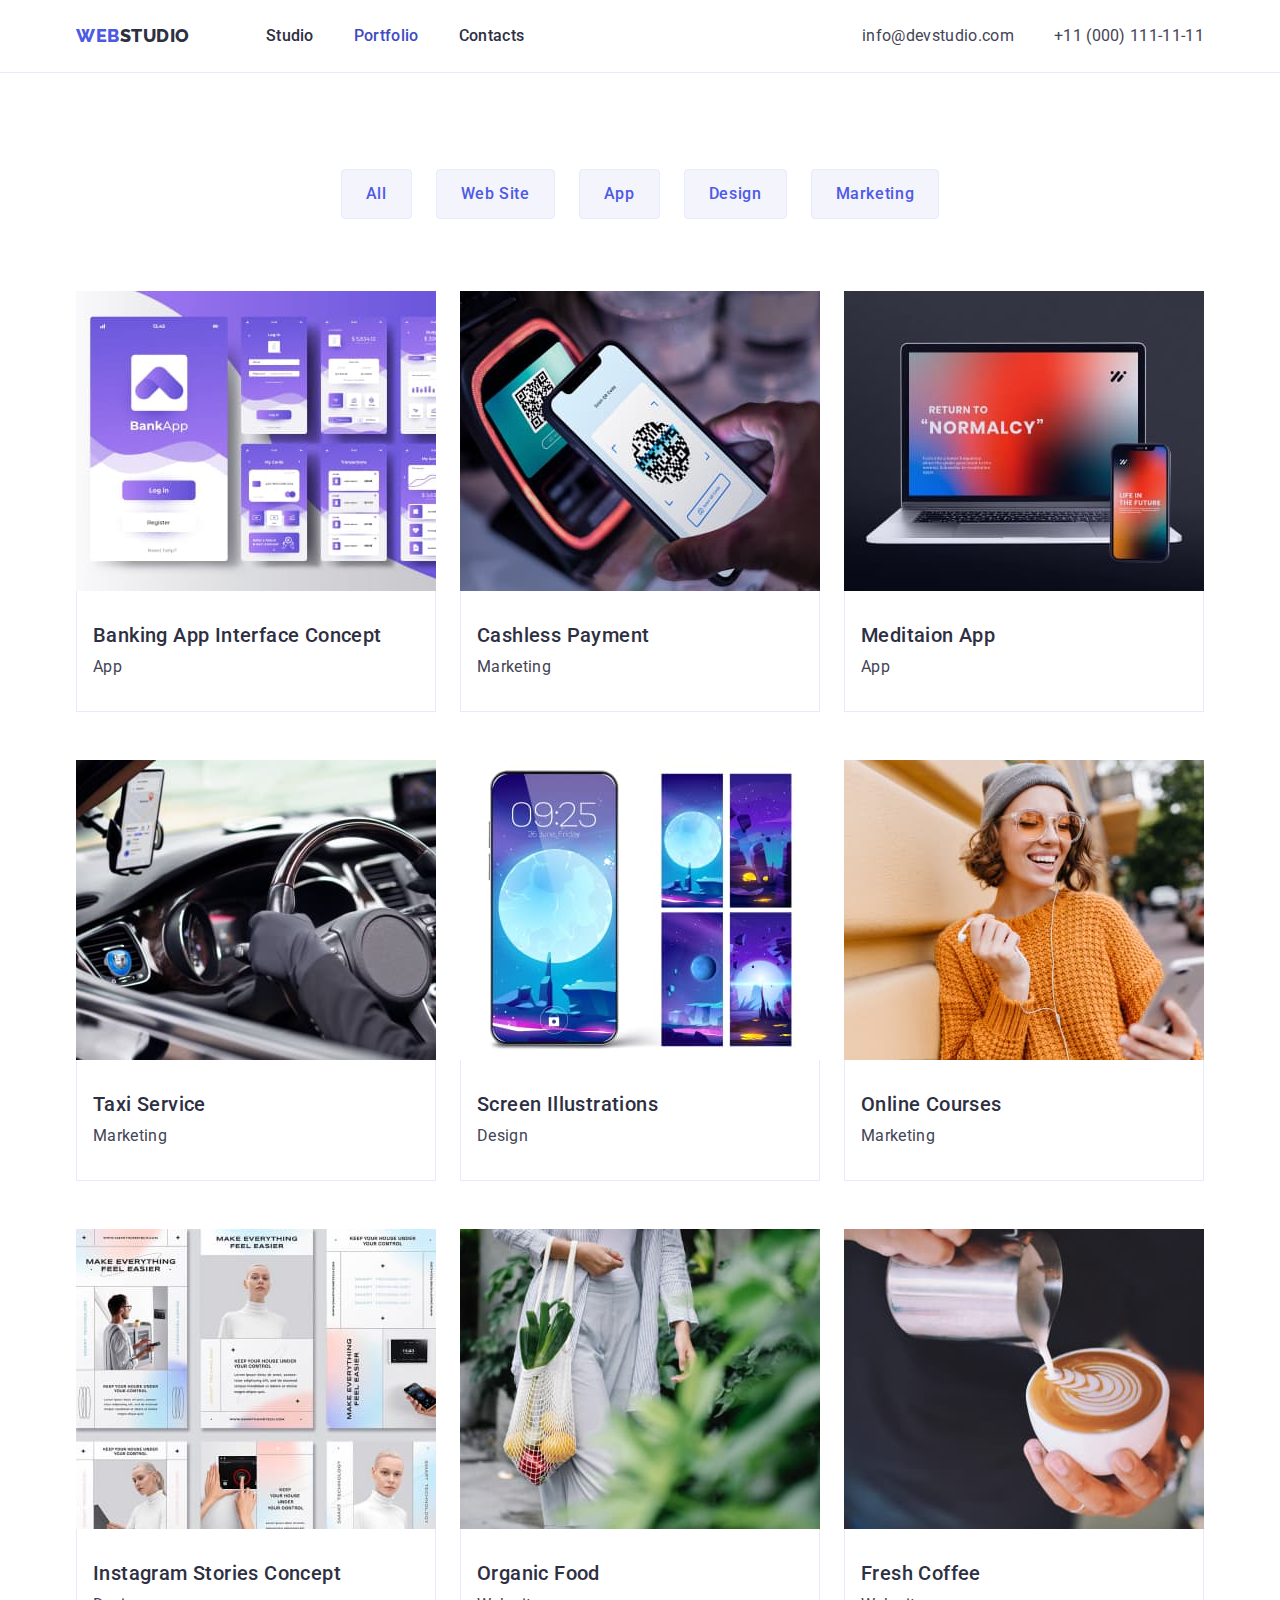
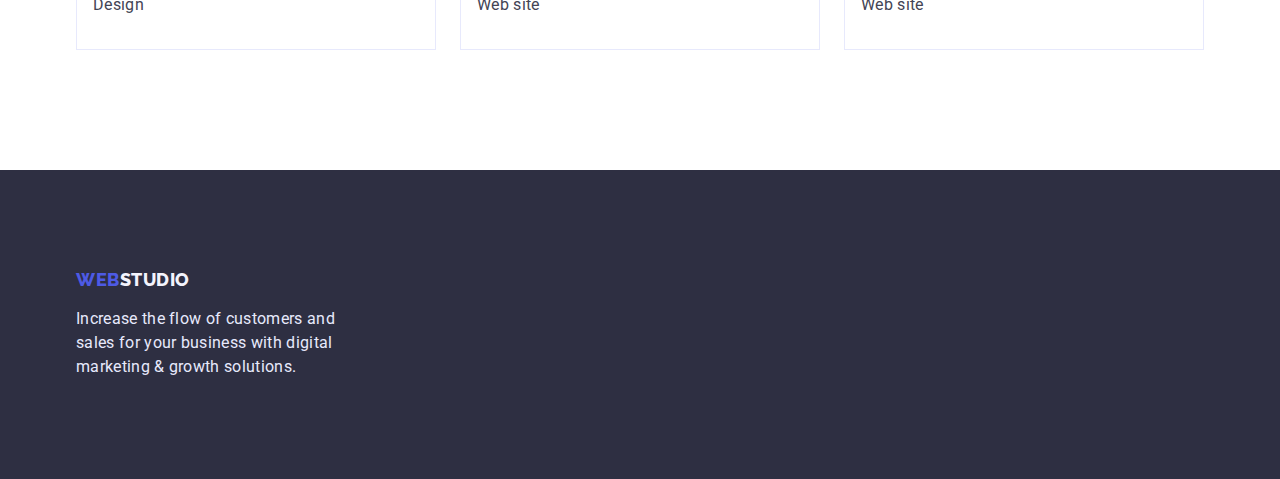
==== portfolio.html @ a609b204 "Add files" ====
<!DOCTYPE html>
<html lang="en">
  <head>
    <meta charset="UTF-8" />
    <meta http-equiv="X-UA-Compatible" content="IE=edge" />
    <meta name="viewport" content="width=, initial-scale=1.0" />
    <title>Portfolio</title>
    <link rel="preconnect" href="https://fonts.googleapis.com" />
    <link rel="preconnect" href="https://fonts.gstatic.com" crossorigin />
    <link
      href="https://fonts.googleapis.com/css2?family=Raleway:wght@800&family=Roboto:wght@400;500;700&display=swap"
      rel="stylesheet"
    />
    <link
      rel="stylesheet"
      href="https://cdn.jsdelivr.net/npm/modern-normalize@1.1.0/modern-normalize.min.css"
    />
    <link rel="stylesheet" href="./css/styles.css" />
  </head>
  <body>
    <!--Header-->
    <header class="page-header line">
      <div class="container page-header-flex">
        <nav class="page-nav">
          <a class="logo-link link" href="./index.html"
            >Web<span class="theme-light">Studio</span>
          </a>

          <ul class="menu list">
            <li class="menu-item">
              <a class="menu-link link" href="./index.html">Studio</a>
            </li>
            <li class="menu-item">
              <a class="menu-link link current" href="">Portfolio</a>
            </li>
            <li class="menu-item">
              <a class="menu-link link" href="">Contacts</a>
            </li>
          </ul>
        </nav>

        <address>
          <ul class="contact-list list">
            <li class="contact-list-item">
              <a class="contact-list-link link" href="mailto:info@devstudio.com"
                >info@devstudio.com</a
              >
            </li>
            <li class="contact-list-item">
              <a class="contact-list-link link" href="tel:+110001111111"
                >+11 (000) 111-11-11</a
              >
            </li>
          </ul>
        </address>
      </div>
    </header>

    <main>
      <!--Projects-->
      <section class="projects">
        <div class="container">
          <h1 class="visually-hidden">Projects</h1>

          <ul class="filter list">
            <li class="filter-item">
              <button class="filter-btn" type="button">All</button>
            </li>

            <li class="filter-item">
              <button class="filter-btn" type="button">Web Site</button>
            </li>

            <li class="filter-item">
              <button class="filter-btn" type="button">App</button>
            </li>

            <li class="filter-item">
              <button class="filter-btn" type="button">Design</button>
            </li>

            <li class="filter-item">
              <button class="filter-btn" type="button">Marketing</button>
            </li>
          </ul>

          <ul class="project-list list">
            <li class="project-list-item">
              <a class="project-link link" href="">
                <img
                  class="project-img"
                  src="./images/project1.jpg"
                  alt="Photo Banking App"
                  width="360"
                  height="300"
                />
                <div class="card-content">
                  <h2 class="subtitle">Banking App Interface Concept</h2>
                  <p class="description">App</p>
                </div>
              </a>
            </li>

            <li class="project-list-item">
              <a class="project-link link" href="">
                <img
                  class="project-img"
                  src="./images/project2.jpg"
                  alt="Photo Cashless Payment"
                  width="360"
                  height="300"
                />
                <div class="card-content">
                  <h2 class="subtitle">Cashless Payment</h2>
                  <p class="description">Marketing</p>
                </div>
              </a>
            </li>

            <li class="project-list-item">
              <a class="project-link link" href="">
                <img
                  class="project-img"
                  src="./images/project3.jpg"
                  alt="Photo Meditaion App"
                  width="360"
                  height="300"
                />
                <div class="card-content">
                  <h2 class="subtitle">Meditaion App</h2>
                  <p class="description">App</p>
                </div>
              </a>
            </li>

            <li class="project-list-item">
              <a class="project-link link" href="">
                <img
                  class="project-img"
                  src="./images/project4.jpg"
                  alt="Photo Taxi Service"
                  width="360"
                  height="300"
                />
                <div class="card-content">
                  <h2 class="subtitle">Taxi Service</h2>
                  <p class="description">Marketing</p>
                </div>
              </a>
            </li>

            <li class="project-list-item">
              <a class="project-link link" href="">
                <img
                  class="project-img"
                  src="./images/project5.jpg"
                  alt="Photo Screen Illustrations"
                  width="360"
                  height="300"
                />
                <div class="card-content">
                  <h2 class="subtitle">Screen Illustrations</h2>
                  <p class="description">Design</p>
                </div>
              </a>
            </li>

            <li class="project-list-item">
              <a class="project-link link" href="">
                <img
                  class="project-img"
                  src="./images/project6.jpg"
                  alt="Photo Online Courses"
                  width="360"
                  height="300"
                />
                <div class="card-content">
                  <h2 class="subtitle">Online Courses</h2>
                  <p class="description">Marketing</p>
                </div>
              </a>
            </li>

            <li class="project-list-item">
              <a class="project-link link" href="">
                <img
                  class="project-img"
                  src="./images/project7.jpg"
                  alt="Photo Instagram Stories Concept"
                  width="360"
                  height="300"
                />
                <div class="card-content">
                  <h2 class="subtitle">Instagram Stories Concept</h2>
                  <p class="description">Design</p>
                </div>
              </a>
            </li>

            <li class="project-list-item">
              <a class="project-link link" href="">
                <img
                  class="project-img"
                  src="./images/project8.jpg"
                  alt="Photo Organic Food"
                  width="360"
                  height="300"
                />
                <div class="card-content">
                  <h2 class="subtitle">Organic Food</h2>
                  <p class="description">Web site</p>
                </div>
              </a>
            </li>

            <li class="project-list-item">
              <a class="project-link link" href="">
                <img
                  class="project-img"
                  src="./images/project9.jpg"
                  alt="Photo Fresh Coffee"
                  width="360"
                  height="300"
                />
                <div class="card-content">
                  <h2 class="subtitle">Fresh Coffee</h2>
                  <p class="description">Web site</p>
                </div>
              </a>
            </li>
          </ul>
        </div>
      </section>
    </main>

    <!--Footer-->
    <footer class="page-footer style">
      <div class="container">
        <a class="logo-link size link" href="./index.html"
          >Web<span class="theme-dark">Studio</span>
        </a>
        <p class="description dark">
          Increase the flow of customers and sales for your business with
          digital marketing & growth solutions.
        </p>
      </div>
    </footer>
  </body>
</html>
---- css/styles.css ----
:root {
  --primary-font: "Roboto", sans-serif;
  --primary-font-size: 16px;
  --primary-text-color: #434455;
  --secondary-text-color: #2e2f42;
  --primary-text-color-theme-dark: #e7e9fc;
  --secondary-text-color-theme-dark: #ffffff;
  --primary-logo-text-color: #4d5ae5;
  --logo-text-color-theme-light: #2e2f42;
  --logo-text-color-theme-dark: #f4f4fd;
  --accent-color: #404bbf;
  --button-color: #4d5ae5;
  --secondary-button-color: #f4f4fd;
  --primary-bg-color: #ffffff;
  --secondary-bg-color: #2e2f42;
  --third-bg-color: #f4f4fd;
  --decoration-color: #e7e9fc;
}

h1,
h2,
h3,
h4,
h5,
h6,
p {
  margin-top: 0;
  margin-bottom: 0;
}

ul,
ol {
  margin-top: 0;
  margin-bottom: 0;
  padding-left: 0;
}

img {
  display: block;
}

button {
  cursor: pointer;
}

.list {
  list-style: none;
}

.link {
  text-decoration: none;
}

body {
  font-family: var(--primary-font);
  background-color: var(--primary-bg-color);
  color: var(--primary-text-color);
  font-size: var(--primary-font-size);
}

.container {
  width: 1158px;
  margin-left: auto;
  margin-right: auto;
  padding-left: 15px;
  padding-right: 15px;
}

/* ================== Components ======================= */

.logo-link {
  font-family: "Raleway", sans-serif;
  font-weight: 800;
  font-size: 18px;
  line-height: 1.33;
  letter-spacing: 0.03em;
  text-transform: uppercase;
  color: var(--primary-logo-text-color);
  margin-right: 76px;
}

.modal-btn {
  font-family: inherit;
  font-weight: 500;
  font-size: 16px;
  line-height: 1.5;
  align-items: center;
  letter-spacing: 0.04em;
  background-color: var(--button-color);
  color: var(--secondary-text-color-theme-dark);
  border: none;
  border-radius: 4px;
  padding: 16px 32px;
}

.modal-btn:hover,
.modal-btn:focus {
  background-color: var(--accent-color);
}

.subtitle {
  font-weight: 500;
  font-size: 20px;
  line-height: 1.2;
  letter-spacing: 0.02em;
  color: var(--secondary-text-color);
  margin-bottom: 8px;
}

.description {
  line-height: 1.5;
  letter-spacing: 0.02em;
  color: var(--primary-text-color);
}

.section-title {
  font-weight: 700;
  font-size: 36px;
  line-height: 1.11;
  text-align: center;
  letter-spacing: 0.02em;
  text-transform: capitalize;
  color: var(--secondary-text-color);
  margin-bottom: 72px;
}
/* =================== /Component ====================== */

/* CТИЛІ index.html */

/* ====================== Header ======================= */

.page-header {
  padding-top: 24px;
  padding-bottom: 24px;
}

.page-header-flex {
  display: flex;
  align-items: center;
  justify-content: space-between;
}

.page-nav {
  display: flex;
  align-items: center;
}

.menu {
  display: flex;
  align-items: center;
}

.theme-light {
  color: var(--logo-text-color-theme-light);
}

.menu-item:not(:last-child) {
  margin-right: 40px;
}

.menu-link {
  font-weight: 500;
  line-height: 1.5;
  letter-spacing: 0.02em;
  color: var(--secondary-text-color);
}

.menu-link:hover,
.menu-link:focus {
  color: var(--accent-color);
}

.current {
  color: var(--accent-color);
}

.contact-list {
  display: flex;
}

.contact-list-item:not(:first-child) {
  margin-left: 40px;
}
.contact-list-link {
  font-style: normal;
  line-height: 1.5;
  letter-spacing: 0.02em;
  color: var(--primary-text-color);
}

.contact-list-link:hover,
.contact-list-link:focus {
  color: var(--accent-color);
}

/* ========================== /Header ===================== */

/* ============================= Hero ===================== */

.hero {
  padding-top: 188px;
  padding-bottom: 188px;
}

.style {
  background-color: var(--secondary-bg-color);
}

.hero-positioning {
  text-align: center;
}

.main-title {
  font-weight: 700;
  font-size: 56px;
  line-height: 1.07;
  text-align: center;
  letter-spacing: 0.02em;
  text-transform: capitalize;
  color: var(--secondary-text-color-theme-dark);
  width: 496px;
  margin-left: auto;
  margin-right: auto;
  margin-bottom: 48px;
}

/* ============================ /Hero ====================== */

/* =========================== Features ==================== */

.features {
  padding-top: 120px;
  padding-bottom: 36px;
}

.visually-hidden {
  position: absolute;
  width: 1px;
  height: 1px;
  margin: -1px;
  border: 0;
  padding: 0;

  white-space: nowrap;
  clip-path: inset(100%);
  clip: rect(0 0 0 0);
  overflow: hidden;
}

.features-list-flex {
  display: flex;
  column-gap: 24px;
}

.features-item {
  flex-basis: calc((100% - 72px) / 4);
}

/* =========================== /Features =================== */

/* ============================ Products =================== */

.products {
  padding-top: 84px;
  padding-bottom: 120px;
}

.products-list {
  display: flex;
  column-gap: 24px;
}

.product-list-item {
  flex-basis: calc((100% - 48px) / 3);
}

/* ============================ /Products ================== */

/* =============================== Team ==================== */

.team {
  padding-top: 120px;
  padding-bottom: 120px;
}

.bg {
  background-color: var(--third-bg-color);
}

.team-list {
  display: flex;
  align-items: center;
  column-gap: 24px;
  text-align: center;
}

.team-list-item {
  flex-basis: calc((100% - 72px) / 4);
  background-color: var(--primary-bg-color);
  border-radius: 0px 0px 4px 4px;
  box-shadow: 0px 1px 6px rgba(46, 47, 66, 0.08),
    0px 1px 1px rgba(46, 47, 66, 0.16), 0px 2px 1px rgba(46, 47, 66, 0.08);
}

.team-member {
  padding: 32px 16px; 
}

/* =============================== /Team =================== */

/* ============================= Footer ==================== */

.page-footer {
  padding-top: 100px;
  padding-bottom: 100px;
}

.theme-dark {
  color: var(--logo-text-color-theme-dark);
}

.size {
  display: inline-block;
  line-height: 1.16;
  margin-bottom: 16px;
  margin-right: 0;
}

.dark {
  color: var(--primary-text-color-theme-dark);
  width: 264px;
}

/* =========================== /Footer ===================== */

/* CТИЛІ portfolio.html */

.line {
  border-bottom: 1px solid var(--decoration-color);
}

.projects {
  padding-top: 96px;
  padding-bottom: 120px;
}

.filter {
  display: flex;
  justify-content: center;
  column-gap: 24px;
  margin-bottom: 72px;
}

.filter-btn {
  font-family: inherit;
  font-weight: 500;
  line-height: 1.5;
  letter-spacing: 0.04em;
  background-color: var(--secondary-button-color);
  color: var(--button-color);
  border: 1px solid var(--decoration-color);
  border-radius: 4px;
  padding: 12px 24px;
}

.filter-btn:hover,
.filter-btn:focus {
  background-color: var(--accent-color);
  color: var(--secondary-text-color-theme-dark);
  border: var(--accent-color);
  box-shadow: 0px 3px 1px rgba(0, 0, 0, 0.1), 0px 2px 1px rgba(0, 0, 0, 0.08), 0px 2px 2px rgba(0, 0, 0, 0.12);
}

.project-list {
  display: flex;
  align-items: center;
  flex-wrap: wrap;
  row-gap: 48px;
  column-gap: 24px;
}

.project-list-item {
  flex-basis: calc((100% - 48px) / 3);
}

.card-content {
  padding-top: 32px;
  padding-bottom: 32px;
  padding-left: 16px;
  border-right: 1px solid var(--decoration-color);
  border-left: 1px solid var(--decoration-color);
  border-bottom: 1px solid var(--decoration-color);
}
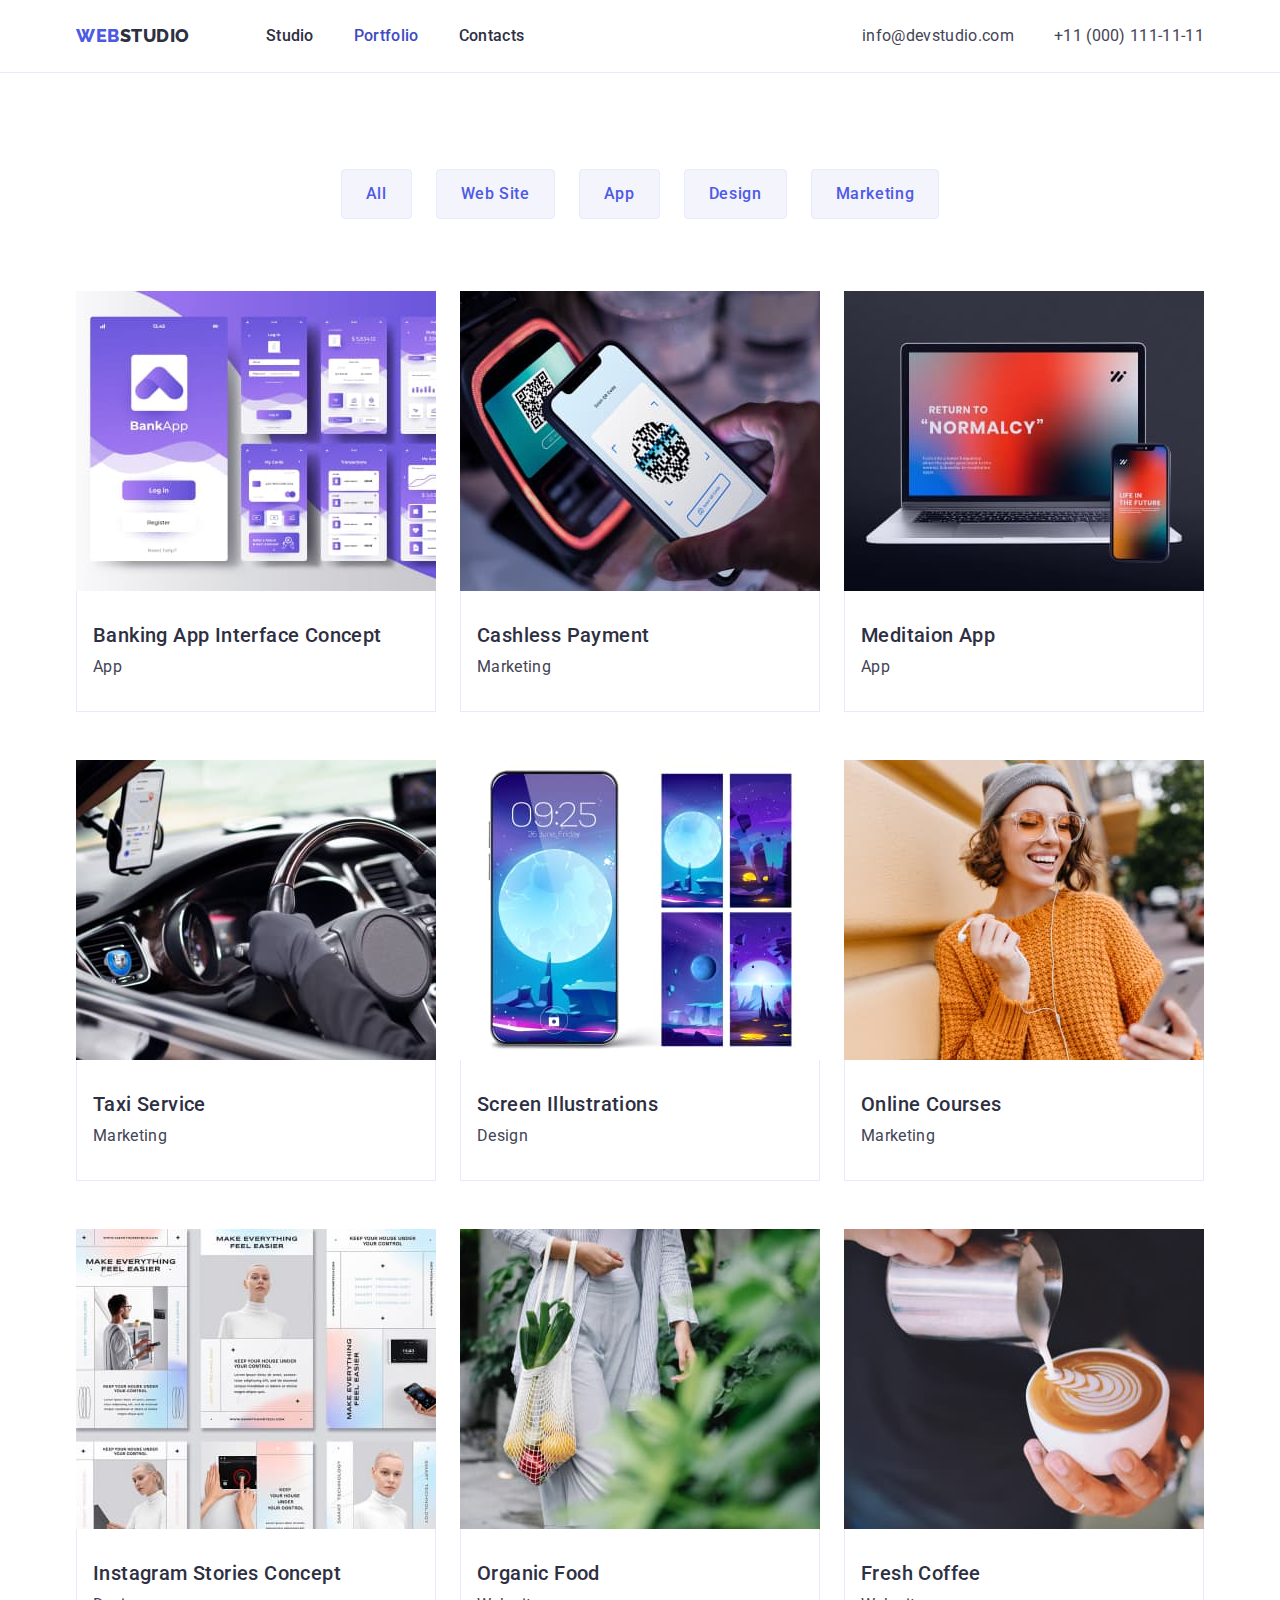
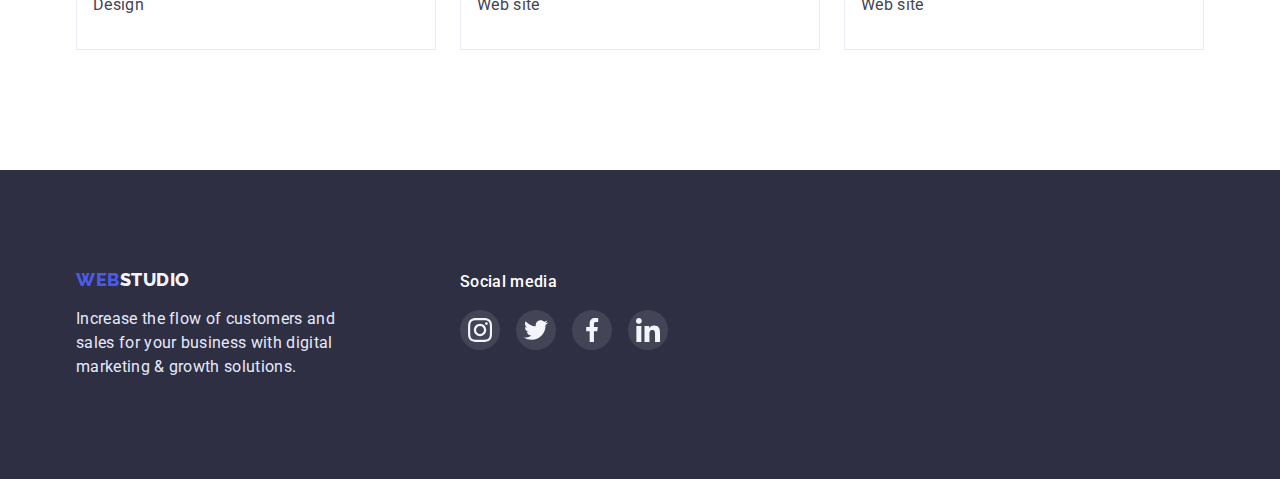
==== commit 22402c4b: "Update icons" ====
--- a/portfolio.html
+++ b/portfolio.html
@@ -235,14 +235,49 @@
 
     <!--Footer-->
     <footer class="page-footer style">
-      <div class="container">
-        <a class="logo-link size link" href="./index.html"
-          >Web<span class="theme-dark">Studio</span>
-        </a>
-        <p class="description dark">
-          Increase the flow of customers and sales for your business with
-          digital marketing & growth solutions.
-        </p>
+      <div class="container page-footer-flex">
+        <div class="tex-position">
+          <a class="logo-link size link" href="./index.html"
+            >Web<span class="theme-dark">Studio</span>
+          </a>
+          <p class="description dark">
+            Increase the flow of customers and sales for your business with
+            digital marketing & growth solutions.
+          </p>
+        </div>
+        <div>
+          <h2 class="social-media">Social media</h2>
+          <ul class="social-list list footer-list">
+            <li class="social-list-item">
+              <a href="" class="social-list-link footer-link">
+                <svg class="social-list-icon" width="24px" height="24px">
+                  <use href="./images/sprite.svg#icon-instagram"></use>
+                </svg>
+              </a>
+            </li>
+            <li class="social-list-item">
+              <a href="" class="social-list-link footer-link">
+                <svg class="social-list-icon" width="24px" height="24px">
+                  <use href="./images/sprite.svg#icon-twitter"></use>
+                </svg>
+              </a>
+            </li>
+            <li class="social-list-item">
+              <a href="" class="social-list-link footer-link">
+                <svg class="social-list-icon" width="24px" height="24px">
+                  <use href="./images/sprite.svg#icon-facebook"></use>
+                </svg>
+              </a>
+            </li>
+            <li class="social-list-item">
+              <a href="" class="social-list-link footer-link">
+                <svg class="social-list-icon" width="24px" height="24px">
+                  <use href="./images/sprite.svg#icon-linkedin"></use>
+                </svg>
+              </a>
+            </li>
+          </ul>
+        </div>
       </div>
     </footer>
   </body>
--- a/css/styles.css
+++ b/css/styles.css
@@ -15,6 +15,10 @@
   --secondary-bg-color: #2e2f42;
   --third-bg-color: #f4f4fd;
   --decoration-color: #e7e9fc;
+  --primary-icon-bg-color: #4d5ae5;
+  --secondary-icon-bg-color: rgba(255, 255, 255, 0.1);
+  --third-icon-bg-color: #31d0aa;
+  --border-color: #8e8f99;
 }
 
 h1,
@@ -200,6 +204,12 @@
 .hero {
   padding-top: 188px;
   padding-bottom: 188px;
+  background-image: linear-gradient(
+      rgba(46, 47, 66, 0.7),
+      rgba(46, 47, 66, 0.7)
+    ),
+    url(../images/people-office.jpg);
+  background-size: cover;
 }
 
 .style {
@@ -256,6 +266,37 @@
   flex-basis: calc((100% - 72px) / 4);
 }
 
+.features-item::before {
+  content: "";
+  display: block;
+  height: 112px;
+  background-color: var(--third-bg-color);
+  background-size: contain;
+  background-repeat: no-repeat;
+  background-position: center;
+  margin-bottom: 8px;
+}
+
+.icon-antenna::before {
+  background-image: url(../images/for-sprite/antenna.svg);
+  background-size: 64px 64px;
+}
+
+.icon-clock::before {
+  background-image: url(../images/for-sprite/clock.svg);
+  background-size: 64px 64px;
+}
+
+.icon-diagram::before {
+  background-image: url(../images/for-sprite/diagram.svg);
+  background-size: 64px 64px;
+}
+
+.icon-astronaut::before {
+  background-image: url(../images/for-sprite/astronaut.svg);
+  background-size: 64px 64px;
+}
+
 /* =========================== /Features =================== */
 
 /* ============================ Products =================== */
@@ -303,10 +344,69 @@
 }
 
 .team-member {
-  padding: 32px 16px; 
+  padding: 32px 16px;
+}
+
+.social-list {
+  display: flex;
+  justify-content: center;
+  gap: 24px;
+  margin-top: 8px;
+}
+
+.social-list-link {
+  display: flex;
+  justify-content: center;
+  align-items: center;
+  width: 40px;
+  height: 40px;
+  border-radius: 50%;
+  background-color: var(--primary-icon-bg-color);
+}
+
+.social-list-link:hover,
+.social-list-link:focus {
+  background-color: var(--accent-color);
+}
+
+.social-list-icon {
+  fill: var(--logo-text-color-theme-dark);
 }
 
 /* =============================== /Team =================== */
+
+/* ============================ Customers ================== */
+
+.customers {
+  padding-top: 130px;
+  padding-bottom: 120px;
+}
+
+.customers-list {
+  display: flex;
+  justify-content: space-between;
+}
+
+.customers-list-link {
+  display: flex;
+}
+
+.customers-list-icon {
+  width: 168px;
+  height: 88px;
+  border: 1px solid var(--border-color);
+  border-radius: 4px;
+  fill: var(--border-color);
+  padding: 16px 32px;
+}
+
+.customers-list-icon:hover,
+.customers-list-icon:focus {
+  fill: var(--accent-color);
+  border: 1px solid var(--accent-color);
+}
+
+/* =========================== /Customers ================== */
 
 /* ============================= Footer ==================== */
 
@@ -329,6 +429,33 @@
 .dark {
   color: var(--primary-text-color-theme-dark);
   width: 264px;
+}
+
+.page-footer-flex {
+  display: flex;
+  gap: 120px;
+}
+
+.social-media {
+  font-weight: 500;
+  font-size: 16px;
+  line-height: 1.5;
+  letter-spacing: 0.02em;
+  color: var(--secondary-text-color-theme-dark);
+  margin-bottom: 16px;
+}
+
+.footer-list {
+  gap: 16px;
+}
+
+.footer-link {
+  background-color: var(--secondary-icon-bg-color);
+}
+
+.footer-link:hover,
+.footer-link:focus {
+  background-color: var(--third-icon-bg-color);
 }
 
 /* =========================== /Footer ===================== */
@@ -368,7 +495,8 @@
   background-color: var(--accent-color);
   color: var(--secondary-text-color-theme-dark);
   border: var(--accent-color);
-  box-shadow: 0px 3px 1px rgba(0, 0, 0, 0.1), 0px 2px 1px rgba(0, 0, 0, 0.08), 0px 2px 2px rgba(0, 0, 0, 0.12);
+  box-shadow: 0px 3px 1px rgba(0, 0, 0, 0.1), 0px 2px 1px rgba(0, 0, 0, 0.08),
+    0px 2px 2px rgba(0, 0, 0, 0.12);
 }
 
 .project-list {
